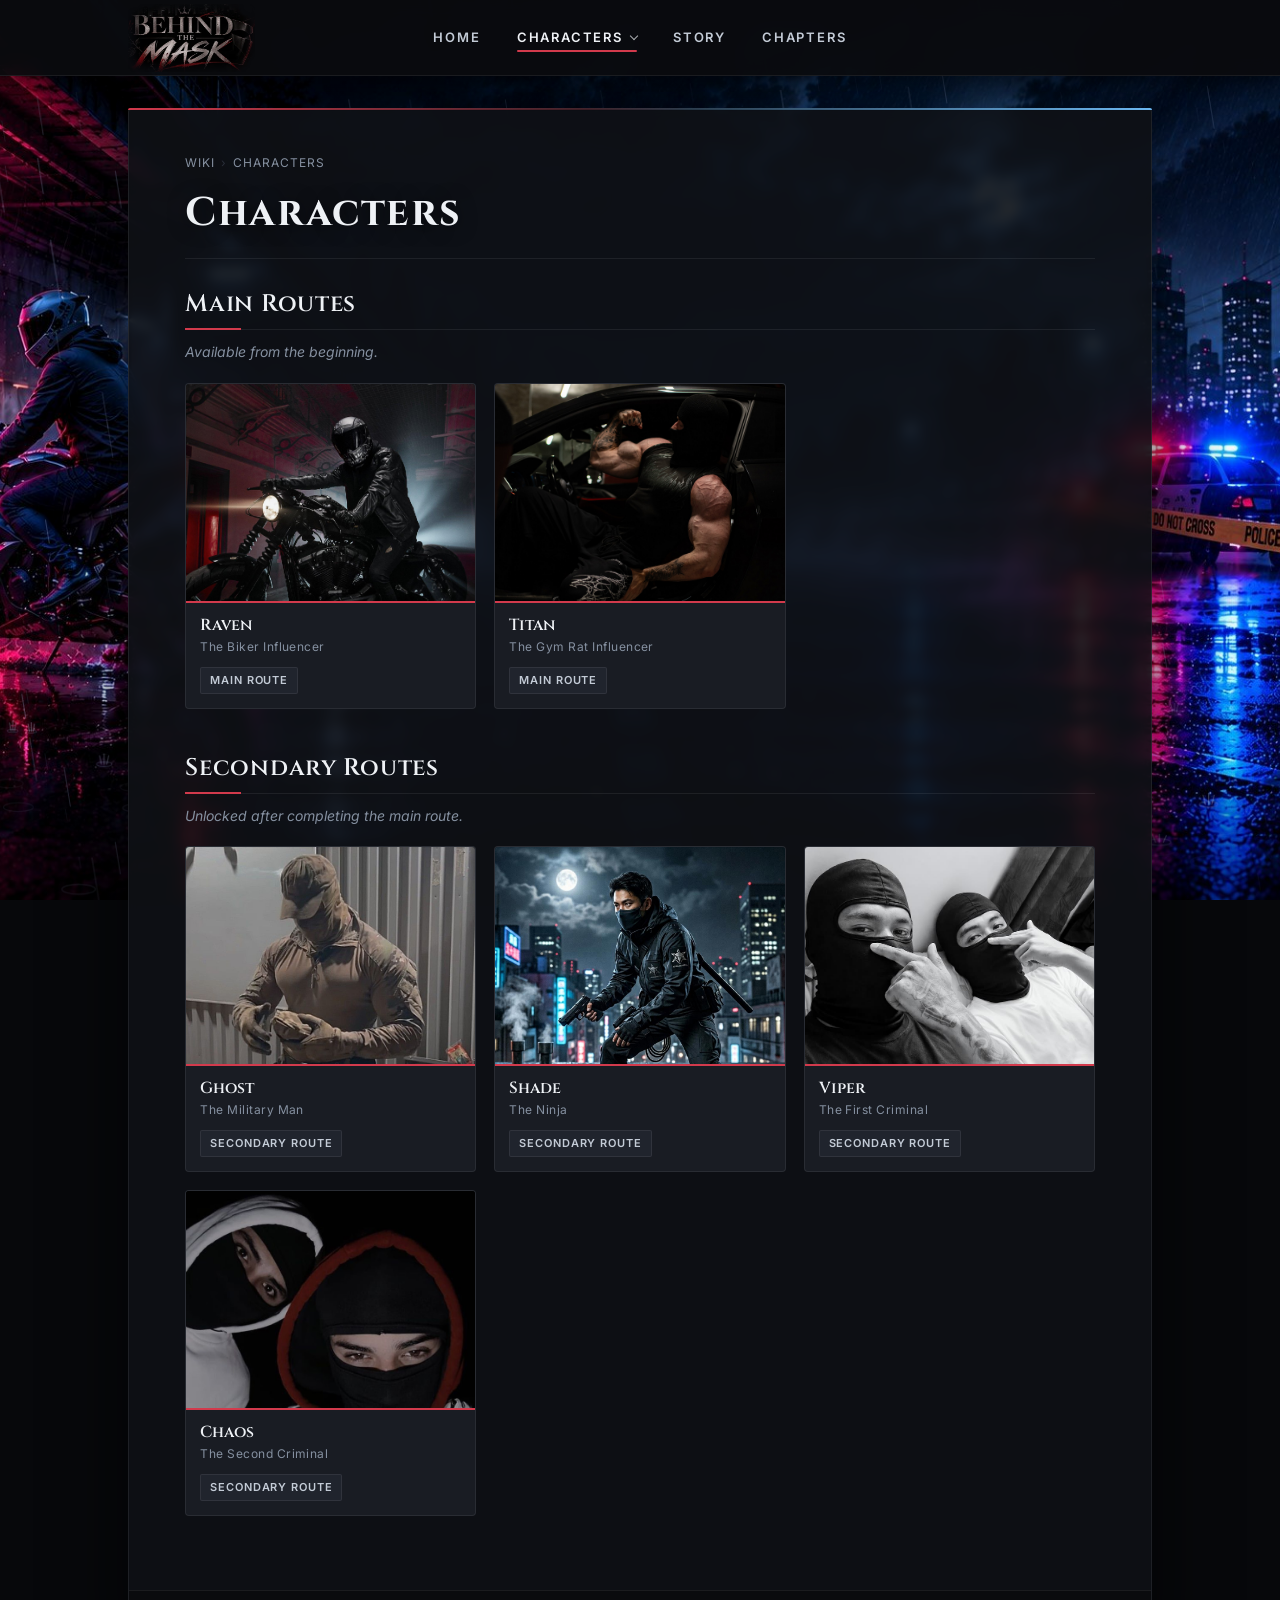
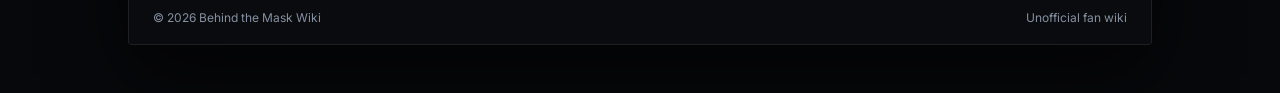
==== characters.html @ 9ae068f0 "add website files" ====
<!DOCTYPE html>
<html lang="en">
<head>
  <meta charset="utf-8">
  <meta name="viewport" content="width=device-width, initial-scale=1">
  <title>Characters — Behind the Mask Wiki</title>
  <meta name="description" content="Characters of Behind the Mask.">
  <link rel="icon" href="assets/img/logo-nav.webp">
  <link rel="preconnect" href="https://fonts.googleapis.com">
  <link rel="preconnect" href="https://fonts.gstatic.com" crossorigin>
  <link href="https://fonts.googleapis.com/css2?family=Cinzel:wght@500;600;700&family=Inter:wght@400;500;600;700&display=swap" rel="stylesheet">
  <link rel="stylesheet" href="assets/css/wiki.css">
</head>
<body data-page="characters">

  <!-- Background, top bar and footer are added by assets/js/site.js -->
  <div class="wiki-shell">
    <div class="wiki-panel">
      <main class="wiki-content" id="main">
        <header class="page-head">
          <ol class="breadcrumb">
            <li><a href="index.html">Wiki</a></li>
            <li>Characters</li>
          </ol>
          <h1>Characters</h1>
        </header>

        <section>
          <h2>Main Routes</h2>
          <p class="section-note">Available from the beginning.</p>
          <!-- Character buttons are built from the SITE.characters list in assets/js/site.js -->
          <div class="grid" style="--min: 260px" data-char-grid="main"></div>
        </section>

        <section>
          <h2>Secondary Routes</h2>
          <p class="section-note">Unlocked after completing the main route.</p>
          <div class="grid" style="--min: 260px" data-char-grid="other"></div>
        </section>

      </main>
    </div>
  </div>

  <script src="assets/js/site.js"></script>
  <script src="assets/js/rain.js"></script>
</body>
</html>
---- assets/css/wiki.css ----
/* ==========================================================================
   Behind the Mask — Wiki stylesheet
   --------------------------------------------------------------------------
   1. Theme tokens (edit colours / sizes here)
   2. Base
   3. Background (artwork + rain canvas)
   4. Top navigation bar
   5. Layout shell (central panel)
   6. Typography inside the content
   7. Components (cards, infobox, character cards, tables, collapsibles…)
   8. Footer
   9. Responsive
   ========================================================================== */

/* 1. THEME TOKENS ---------------------------------------------------------- */
:root {
  /* Surfaces — charcoal / black, Steam-like */
  --c-black:        #07080b;
  --c-bar:          rgba(10, 11, 15, 0.92);     /* top navigation bar          */
  --c-panel:        rgba(15, 17, 22, 0.90);     /* central panel (90% opaque)  */
  --c-surface:      #191c23;                    /* cards                        */
  --c-surface-2:    #20242d;                    /* raised / hover               */
  --c-surface-3:    #2a2f3a;
  --c-border:       rgba(255, 255, 255, 0.07);
  --c-border-hi:    rgba(255, 255, 255, 0.14);

  /* Text */
  --c-text:         #c3cbd6;
  --c-text-strong:  #eef1f5;
  --c-muted:        #8590a0;

  /* Accents — rose from the logo, neon blue from the artwork */
  --c-accent:       #d23a4c;
  --c-accent-soft:  rgba(210, 58, 76, 0.16);
  --c-link:         #6cb8f2;
  --c-link-hover:   #a6d6ff;

  /* Type */
  --f-display: "Cinzel", "Trajan Pro", Georgia, serif;
  --f-body:    "Inter", "Segoe UI", system-ui, -apple-system, Roboto, Arial, sans-serif;

  /* Layout
     The artwork is 1672×941 and always covers the screen, so its rendered
     width is max(100vw, 100vh × 1.777). The open area between the characters
     is ~48% of that width — the panel is sized to fit inside it. */
  --art-width:     max(100vw, calc(100vh * 1672 / 941));
  --wiki-width:    min(94vw, clamp(860px, calc(var(--art-width) * 0.64), 1440px));
  --header-h:      76px;
  --radius:        4px;
  --gap:           28px;
  --ease:          cubic-bezier(.2, .7, .2, 1);
}

/* 2. BASE ------------------------------------------------------------------ */
*, *::before, *::after { box-sizing: border-box; }

html { scroll-behavior: smooth; scroll-padding-top: calc(var(--header-h) + 20px); }
@media (prefers-reduced-motion: reduce) { html { scroll-behavior: auto; } }

body {
  margin: 0;
  min-height: 100vh;
  background: var(--c-black);
  color: var(--c-text);
  font: 400 17px/1.75 var(--f-body);
  -webkit-font-smoothing: antialiased;
  text-rendering: optimizeLegibility;
}

img { max-width: 100%; height: auto; display: block; }

a { color: var(--c-link); text-decoration: none; transition: color .2s var(--ease); }
a:hover { color: var(--c-link-hover); }

:focus-visible { outline: 2px solid var(--c-link); outline-offset: 2px; border-radius: 2px; }

::selection { background: var(--c-accent); color: #fff; }

.skip-link {
  position: fixed; top: 8px; left: 8px; z-index: 100;
  padding: 8px 14px; background: var(--c-surface-2); color: var(--c-text-strong);
  transform: translateY(-200%); transition: transform .2s;
}
.skip-link:focus { transform: none; }

/* 3. BACKGROUND ------------------------------------------------------------ */
.wiki-bg { position: fixed; inset: 0; z-index: 0; overflow: hidden; pointer-events: none; }

/* the stage keeps the artwork's 1672:941 shape and always covers the window */
.wiki-bg__stage {
  position: absolute; left: 50%; top: 50%;
  width: var(--art-width);
  aspect-ratio: 1672 / 941;
  transform: translate(-50%, -50%);
}
.wiki-bg__stage img,
.wiki-bg__stage canvas { position: absolute; inset: 0; width: 100%; height: 100%; }

/* soft darkening at the very top/bottom so the bar and footer sit nicely */
.wiki-bg::after {
  content: ""; position: absolute; inset: 0;
  background: linear-gradient(to bottom, rgba(0,0,0,.35) 0, transparent 18%, transparent 85%, rgba(0,0,0,.45) 100%);
}

/* 4. TOP NAVIGATION BAR ---------------------------------------------------- */
.site-header {
  position: sticky; top: 0; z-index: 50;
  height: var(--header-h);
  background: var(--c-bar);
  border-bottom: 1px solid var(--c-border);
  box-shadow: 0 6px 24px rgba(0, 0, 0, .45);
  -webkit-backdrop-filter: blur(10px);
  backdrop-filter: blur(10px);
}
/* three columns: logo | centered menu | empty spacer (keeps the menu truly centered) */
.site-header__inner {
  width: var(--wiki-width); height: 100%; margin: 0 auto;
  display: grid; grid-template-columns: 1fr auto 1fr; grid-template-rows: 100%; align-items: center; gap: 24px;
}
.site-header__inner > .site-logo { justify-self: start; }
.site-header__inner > .site-nav  { justify-self: center; }
.site-header__inner > .nav-toggle { justify-self: end; grid-column: 3; grid-row: 1; }

.site-logo { display: flex; align-items: center; height: 100%; padding: 4px 0; flex-shrink: 0; }
.site-logo img {
  height: calc(var(--header-h) - 8px); width: auto;
  filter: drop-shadow(0 0 0 transparent);
  transition: transform .3s var(--ease), filter .3s var(--ease);
}
.site-logo:hover img { transform: scale(1.04); filter: drop-shadow(0 0 10px rgba(210, 58, 76, .45)); }

.site-nav ul { display: flex; gap: 4px; margin: 0; padding: 0; list-style: none; }
.site-nav a {
  position: relative; display: block;
  padding: 10px 16px;
  color: var(--c-text);
  font: 600 13px/1 var(--f-body);
  letter-spacing: .14em; text-transform: uppercase;
  border-radius: var(--radius);
  transition: color .2s var(--ease), background .2s var(--ease);
}
.site-nav a::after {
  content: ""; position: absolute; left: 16px; right: 16px; bottom: 2px; height: 2px;
  background: var(--c-accent); border-radius: 2px;
  transform: scaleX(0); transition: transform .25s var(--ease);
}
.site-nav a:hover { color: var(--c-text-strong); background: rgba(255,255,255,.04); }
.site-nav a:hover::after { transform: scaleX(.5); }
.site-nav a[aria-current="page"] { color: var(--c-text-strong); }
.site-nav a[aria-current="page"]::after { transform: scaleX(1); }

/* Characters dropdown in the top menu */
.site-nav li { position: relative; }
.nav-caret {
  display: inline-block; width: 6px; height: 6px; margin: 0 0 3px 8px;
  border-right: 1.5px solid currentColor; border-bottom: 1.5px solid currentColor;
  transform: rotate(45deg); opacity: .7; transition: transform .25s var(--ease);
}
.has-sub:hover .nav-caret, .has-sub:focus-within .nav-caret { transform: rotate(225deg) translate(-2px, -2px); }
.site-subnav {
  position: absolute; top: calc(100% + 14px); left: 50%; z-index: 60;
  min-width: 280px; padding: 8px 0;
  background: rgba(12, 13, 17, .98);
  border: 1px solid var(--c-border-hi); border-top: 2px solid var(--c-accent); border-radius: 0 0 var(--radius) var(--radius);
  box-shadow: 0 18px 40px rgba(0, 0, 0, .6);
  opacity: 0; visibility: hidden; transform: translate(-50%, 8px);
  transition: opacity .2s var(--ease), transform .2s var(--ease), visibility 0s .2s;
}
.site-subnav::before { content: ""; position: absolute; left: 0; right: 0; top: -18px; height: 18px; } /* hover bridge */
.has-sub:hover .site-subnav,
.has-sub:focus-within .site-subnav {
  opacity: 1; visibility: visible; transform: translate(-50%, 0);
  transition: opacity .2s var(--ease), transform .2s var(--ease);
}
.site-subnav__title {
  margin: 8px 0 4px; padding: 0 18px;
  font: 700 10px/1.3 var(--f-body); letter-spacing: .18em; text-transform: uppercase; color: var(--c-muted);
}
.site-nav .site-subnav ul { display: block; padding: 0; }
.site-nav .site-subnav a {
  display: flex; justify-content: space-between; align-items: baseline; gap: 16px;
  padding: 8px 18px; border-radius: 0; border-left: 2px solid transparent;
  font: 600 14px/1.3 var(--f-body); letter-spacing: .02em; text-transform: none; color: var(--c-text-strong);
}
.site-nav .site-subnav a span { font-weight: 400; font-size: 12px; color: var(--c-muted); white-space: nowrap; }
.site-nav .site-subnav a::after { display: none; }
.site-nav .site-subnav a:hover { background: rgba(255,255,255,.05); border-left-color: var(--c-border-hi); }
.site-nav .site-subnav a[aria-current="page"] { border-left-color: var(--c-accent); background: var(--c-accent-soft); }
.site-nav .site-subnav .site-subnav__all {
  margin-top: 8px; padding-top: 10px; border-top: 1px solid var(--c-border);
  font-size: 12px; letter-spacing: .1em; text-transform: uppercase; color: var(--c-muted);
}

.nav-toggle {
  display: none;
  width: 42px; height: 42px; padding: 0;
  background: transparent; border: 1px solid var(--c-border-hi); border-radius: var(--radius);
  color: var(--c-text-strong); cursor: pointer;
}
.nav-toggle span, .nav-toggle span::before, .nav-toggle span::after {
  display: block; width: 18px; height: 2px; margin: 0 auto; background: currentColor;
  position: relative; transition: transform .25s var(--ease), background .2s;
}
.nav-toggle span::before, .nav-toggle span::after { content: ""; position: absolute; left: 0; }
.nav-toggle span::before { top: -6px; }
.nav-toggle span::after  { top:  6px; }
.nav-toggle[aria-expanded="true"] span { background: transparent; }
.nav-toggle[aria-expanded="true"] span::before { transform: translateY(6px) rotate(45deg); }
.nav-toggle[aria-expanded="true"] span::after  { transform: translateY(-6px) rotate(-45deg); }

/* 5. LAYOUT SHELL ---------------------------------------------------------- */
.wiki-shell {
  position: relative; z-index: 1;
  width: var(--wiki-width);
  margin: 32px auto 48px;
}

/* THE central panel — only the background is translucent, never the content */
.wiki-panel {
  position: relative;
  display: flex; flex-direction: column;
  min-height: calc(100vh - var(--header-h) - 80px);
  background: var(--c-panel);
  -webkit-backdrop-filter: blur(6px) saturate(115%);
  backdrop-filter: blur(6px) saturate(115%);
  border: 1px solid var(--c-border);
  border-radius: var(--radius);
  box-shadow: 0 30px 80px rgba(0, 0, 0, .65), inset 0 1px 0 rgba(255,255,255,.03);
}
/* thin neon accent along the top edge */
.wiki-panel::before {
  content: ""; position: absolute; left: -1px; right: -1px; top: -1px; height: 2px;
  border-radius: var(--radius) var(--radius) 0 0;
  background: linear-gradient(90deg, var(--c-accent), rgba(210,58,76,.2) 45%, rgba(108,184,242,.2) 55%, var(--c-link));
}

/* Main content column */
.wiki-content { flex: 1; min-width: 0; padding: 40px 56px 52px; }

/* 6. TYPOGRAPHY ------------------------------------------------------------ */
.breadcrumb {
  display: flex; flex-wrap: wrap; gap: 6px; margin: 0 0 10px; padding: 0; list-style: none;
  font-size: 12px; letter-spacing: .08em; text-transform: uppercase; color: var(--c-muted);
}
.breadcrumb li + li::before { content: "›"; margin-right: 6px; color: var(--c-surface-3); }
.wiki-content .breadcrumb, .wiki-content .chapter-list { padding-left: 0; max-width: none; }
.breadcrumb li { margin: 0; }
.wiki-content .breadcrumb a { color: var(--c-muted); border-bottom: 0; }
.wiki-content .breadcrumb a:hover { color: var(--c-text-strong); }

.page-head { margin-bottom: 30px; padding-bottom: 22px; border-bottom: 1px solid var(--c-border); }
.page-head__subtitle { margin: 8px 0 0; color: var(--c-muted); font-size: 15px; }

.wiki-content h1,
.wiki-content h2,
.wiki-content h3,
.wiki-content h4 { color: var(--c-text-strong); line-height: 1.25; margin: 0; }

.wiki-content h1 {
  font: 700 clamp(28px, 3.2vw, 40px)/1.15 var(--f-display);
  letter-spacing: .04em;
  text-shadow: 0 2px 18px rgba(0,0,0,.6);
}
.wiki-content h2 {
  position: relative;
  margin: 44px 0 18px; padding-bottom: 10px;
  font: 600 24px/1.25 var(--f-display); letter-spacing: .03em;
  border-bottom: 1px solid var(--c-border);
}
.wiki-content h2::after {             /* short accent under section headings */
  content: ""; position: absolute; left: 0; bottom: -1px; width: 56px; height: 2px; background: var(--c-accent);
}
.wiki-content h3 { margin: 30px 0 10px; font: 600 18px/1.3 var(--f-body); letter-spacing: .01em; }
.wiki-content h4 {
  margin: 22px 0 8px; font: 700 12px/1.3 var(--f-body);
  letter-spacing: .16em; text-transform: uppercase; color: var(--c-link);
}
.wiki-content > section:first-of-type > h2:first-child,
.page-head + h2 { margin-top: 0; }

.wiki-content p  { margin: 0 0 1.1em; max-width: 85ch; }
.wiki-content ul,
.wiki-content ol { margin: 0 0 1.2em; padding-left: 1.4em; max-width: 85ch; }
.wiki-content li { margin: .25em 0; }
.wiki-content li::marker { color: var(--c-accent); }
.wiki-content strong { color: var(--c-text-strong); font-weight: 600; }
.wiki-content p a, .wiki-content li a { border-bottom: 1px solid rgba(108,184,242,.3); }
.wiki-content p a:hover, .wiki-content li a:hover { border-bottom-color: currentColor; }

.wiki-content blockquote {
  margin: 1.4em 0; padding: 14px 20px;
  border-left: 3px solid var(--c-accent);
  background: rgba(255,255,255,.025);
  font-style: italic; color: var(--c-text-strong);
}
.wiki-content hr, .divider {
  height: 1px; margin: 36px 0; border: 0;
  background: linear-gradient(90deg, transparent, var(--c-border-hi) 20%, var(--c-border-hi) 80%, transparent);
}

/* 7. COMPONENTS ------------------------------------------------------------ */

/* Card — generic boxed section */
.card {
  margin: 0 0 22px; padding: 22px 24px;
  background: var(--c-surface);
  border: 1px solid var(--c-border);
  border-radius: var(--radius);
  box-shadow: 0 4px 16px rgba(0,0,0,.25);
}
.card__title {
  margin: -22px -24px 18px; padding: 12px 24px;
  font: 700 12px/1.3 var(--f-body); letter-spacing: .16em; text-transform: uppercase;
  color: var(--c-text-strong);
  background: linear-gradient(90deg, rgba(255,255,255,.05), transparent);
  border-bottom: 1px solid var(--c-border);
}
.card > :last-child { margin-bottom: 0; }

/* Short muted line directly under a section heading */
.wiki-content h2 + .section-note {
  margin: -8px 0 18px; font-size: 14px; font-style: italic; color: var(--c-muted);
}

/* Grid helper */
.grid { display: grid; gap: 18px; grid-template-columns: repeat(auto-fill, minmax(var(--min, 220px), 1fr)); margin-bottom: 22px; }
.grid--overview { grid-template-columns: minmax(0, 1fr) minmax(0, 1.6fr); }
@media (max-width: 760px) { .grid--overview { grid-template-columns: minmax(0, 1fr); } }

/* Hero (home page logo banner) */
.hero {
  position: relative; margin: -40px -56px 32px; padding: 34px 56px 28px;
  border-bottom: 1px solid var(--c-border);
  background: radial-gradient(ellipse at 50% 60%, rgba(210,58,76,.14), transparent 65%);
  text-align: center; overflow: hidden;
}
.hero img {
  width: min(560px, 100%); margin: 0 auto;
  /* fade the logo's dark backdrop into the panel */
  -webkit-mask-image: radial-gradient(ellipse 50% 50% at 50% 50%, #000 62%, transparent 100%);
  mask-image: radial-gradient(ellipse 50% 50% at 50% 50%, #000 62%, transparent 100%);
}

/* Empty state — shown while a page has no content yet */
.empty-state {
  display: grid; place-items: center; gap: 6px;
  min-height: 220px; padding: 40px 24px;
  border: 1px dashed var(--c-border-hi); border-radius: var(--radius);
  background: rgba(255,255,255,.015);
  color: var(--c-muted); text-align: center; font-size: 14px;
}
.empty-state__icon { font-size: 26px; opacity: .5; line-height: 1; }

/* Infobox — character / item profile box, floats right on wide screens */
.infobox {
  float: right; width: 320px; margin: 0 0 22px 28px;
  background: var(--c-surface); border: 1px solid var(--c-border); border-radius: var(--radius);
  overflow: hidden; box-shadow: 0 8px 26px rgba(0,0,0,.35);
}
.infobox__title {
  padding: 12px 16px; text-align: center;
  font: 600 18px/1.3 var(--f-display); color: var(--c-text-strong);
  background: linear-gradient(180deg, var(--c-surface-3), var(--c-surface-2));
  border-bottom: 2px solid var(--c-accent);
}
.infobox__image { aspect-ratio: 3 / 4; background: #0d0f13 center / cover no-repeat; }
.infobox__image img { width: 100%; height: 100%; object-fit: cover; }
.infobox__caption { padding: 8px 14px; font-size: 12px; color: var(--c-muted); text-align: center; border-bottom: 1px solid var(--c-border); }
.infobox table { width: 100%; border-collapse: collapse; font-size: 14px; }
.infobox th, .infobox td { padding: 9px 14px; vertical-align: top; border-bottom: 1px solid var(--c-border); text-align: left; }
.infobox tr:last-child th, .infobox tr:last-child td { border-bottom: 0; }
.infobox th { width: 40%; color: var(--c-muted); font-weight: 600; font-size: 12px; letter-spacing: .06em; text-transform: uppercase; }
.infobox td { color: var(--c-text-strong); }
/* bullet list inside an info-box cell (e.g. a long personality list) */
.wiki-content .infobox__list { margin: 0; padding-left: 1.05em; max-width: none; }
.wiki-content .infobox__list li { margin: 0 0 .3em; line-height: 1.45; }
.wiki-content .infobox__list li:last-child { margin-bottom: 0; }
.infobox__section {
  padding: 7px 14px; font: 700 11px/1 var(--f-body); letter-spacing: .16em; text-transform: uppercase;
  color: var(--c-link); background: rgba(108,184,242,.06);
}
.clearfix::after { content: ""; display: table; clear: both; }

/* Character cards (grid of profiles) */
.char-card {
  position: relative; display: block; overflow: hidden;
  background: var(--c-surface); border: 1px solid var(--c-border); border-radius: var(--radius);
  color: var(--c-text);
  transition: transform .3s var(--ease), box-shadow .3s var(--ease), border-color .3s var(--ease);
}
.char-card:hover {
  transform: translateY(-3px);
  border-color: var(--c-border-hi);
  box-shadow: 0 14px 34px rgba(0,0,0,.5), 0 0 0 1px rgba(210,58,76,.25);
  color: var(--c-text);
}
.char-card__image { aspect-ratio: 4 / 3; background: #0a0b0e; overflow: hidden; }
.char-card__image img { width: 100%; height: 100%; object-fit: cover; transition: transform .5s var(--ease); }
.char-card:hover .char-card__image img { transform: scale(1.05); }
.char-card__body { padding: 12px 14px 14px; border-top: 2px solid var(--c-accent); }
.char-card__name { margin: 0; font: 600 16px/1.3 var(--f-display); color: var(--c-text-strong); }
.char-card__meta { margin: 4px 0 0; font-size: 12px; color: var(--c-muted); letter-spacing: .04em; }
.char-card .tag { margin: 10px 0 0; }
.wiki-content .char-card p { margin-bottom: 0; }

/* ---------- Character pages ---------- */

/* "‹ All characters" button at the top of each character page */
.wiki-content .back-btn {
  display: inline-block; margin: 0 0 28px; padding: 8px 18px;
  font: 600 12px/1 var(--f-body); letter-spacing: .14em; text-transform: uppercase;
  color: var(--c-muted); background: transparent;
  border: 1px solid var(--c-border-hi); border-radius: 2px;
  transition: color .2s var(--ease), background .2s var(--ease), border-color .2s var(--ease);
}
.wiki-content .back-btn::before { content: "‹ "; }
.wiki-content .back-btn:hover { color: var(--c-text-strong); background: var(--c-surface-2); border-color: rgba(255,255,255,.25); }

/* Two columns: article on the left, profile box on the right */
.char-layout {
  display: grid; grid-template-columns: minmax(0, 1fr) 340px; gap: 40px; align-items: start;
}
.char-layout__main > h2:first-child { margin-top: 0; }
.char-layout .infobox { float: none; width: auto; margin: 0; grid-column: 2; grid-row: 1; }
.char-layout__main { grid-column: 1; grid-row: 1; }

.infobox__subtitle {
  padding: 8px 14px; text-align: center; font-size: 12px; letter-spacing: .12em; text-transform: uppercase;
  color: var(--c-muted); background: var(--c-surface-2); border-bottom: 1px solid var(--c-border);
}

/* Picture gallery — same 4:3 frame for every character */
.gallery {
  position: relative; aspect-ratio: 4 / 3; overflow: hidden;
  background: #0a0b0e; border-bottom: 1px solid var(--c-border);
}
.gallery:focus-visible { outline-offset: -2px; }
.gallery__slide {
  position: absolute; inset: 0; width: 100%; height: 100%;
  object-fit: cover; object-position: center;
  opacity: 0; transition: opacity .45s var(--ease);
}
.gallery__slide.is-active { opacity: 1; }
.gallery__btn {
  position: absolute; top: 50%; z-index: 2; width: 36px; height: 36px; margin-top: -18px;
  display: grid; place-items: center; padding: 0 0 3px;
  font: 400 26px/1 var(--f-body); color: #fff; cursor: pointer;
  background: rgba(0, 0, 0, .55); border: 1px solid rgba(255,255,255,.18); border-radius: 50%;
  -webkit-backdrop-filter: blur(4px); backdrop-filter: blur(4px);
  opacity: .8; transition: opacity .2s, background .2s, border-color .2s, transform .2s;
}
.gallery__btn--prev { left: 10px; }
.gallery__btn--next { right: 10px; }
.gallery:hover .gallery__btn { opacity: 1; }
.gallery__btn:hover { background: var(--c-accent); border-color: var(--c-accent); transform: scale(1.06); }
.gallery__count {
  position: absolute; top: 10px; right: 10px; z-index: 2; padding: 3px 8px;
  font-size: 11px; letter-spacing: .08em; color: #fff; background: rgba(0,0,0,.55); border-radius: 2px;
}
.gallery__dots { position: absolute; left: 0; right: 0; bottom: 10px; z-index: 2; display: flex; justify-content: center; gap: 6px; }
.gallery__dots button {
  width: 8px; height: 8px; padding: 0; border: 0; border-radius: 50%; cursor: pointer;
  background: rgba(255,255,255,.35); transition: background .2s, transform .2s;
}
.gallery__dots button[aria-current="true"] { background: var(--c-accent); transform: scale(1.25); }

/* Possible endings list */
.endings { list-style: none; padding: 0 !important; }
.endings li { margin: 0 0 .7em; }
.endings li { display: grid; grid-template-columns: 8.4em 1fr; gap: 8px; }
.endings strong { white-space: nowrap; }
@media (max-width: 640px) { .endings li { display: block; } .endings strong { margin-right: 6px; } }

/* Image placeholder (until real art is added) */
.img-placeholder {
  display: grid; place-items: center; width: 100%; height: 100%; min-height: 120px;
  color: var(--c-surface-3); font-size: 12px; letter-spacing: .14em; text-transform: uppercase;
  background: repeating-linear-gradient(135deg, #12141a 0 10px, #15181e 10px 20px);
}

/* Figure */
.figure { margin: 0 0 22px; }
.figure img { width: 100%; border-radius: var(--radius); border: 1px solid var(--c-border); }
.figure figcaption { margin-top: 8px; font-size: 13px; color: var(--c-muted); }
.figure--right { float: right; width: 280px; margin-left: 24px; }

/* Tables */
.table-wrap { overflow-x: auto; margin: 0 0 22px; border: 1px solid var(--c-border); border-radius: var(--radius); }
.wiki-table { width: 100%; border-collapse: collapse; font-size: 15px; background: var(--c-surface); }
.wiki-table th, .wiki-table td { padding: 11px 16px; text-align: left; border-bottom: 1px solid var(--c-border); }
.wiki-table thead th {
  font-size: 11px; font-weight: 700; letter-spacing: .14em; text-transform: uppercase;
  color: var(--c-muted); background: var(--c-surface-2); border-bottom: 1px solid var(--c-border-hi);
}
.wiki-table tbody tr { transition: background .15s; }
.wiki-table tbody tr:nth-child(even) { background: rgba(255,255,255,.015); }
.wiki-table tbody tr:hover { background: rgba(108,184,242,.06); }
.wiki-table tbody tr:last-child td { border-bottom: 0; }

/* Expandable sections — <details class="collapsible"> */
.collapsible {
  margin: 0 0 12px;
  background: var(--c-surface); border: 1px solid var(--c-border); border-radius: var(--radius);
  transition: border-color .2s;
}
.collapsible[open] { border-color: var(--c-border-hi); }
.collapsible > summary {
  display: flex; align-items: center; gap: 12px;
  padding: 14px 18px; cursor: pointer; list-style: none; user-select: none;
  font-weight: 600; color: var(--c-text-strong);
  transition: background .2s;
}
.collapsible > summary::-webkit-details-marker { display: none; }
.collapsible > summary::before {
  content: ""; width: 8px; height: 8px; flex-shrink: 0;
  border-right: 2px solid var(--c-accent); border-bottom: 2px solid var(--c-accent);
  transform: rotate(-45deg); transition: transform .25s var(--ease);
}
.collapsible[open] > summary::before { transform: rotate(45deg); }
.collapsible > summary:hover { background: rgba(255,255,255,.03); }
.collapsible__body { padding: 4px 18px 16px 38px; }
.collapsible__body > :last-child { margin-bottom: 0; }
.collapsible--spoiler > summary::after {
  content: "Spoiler"; margin-left: auto; padding: 3px 8px; border-radius: 2px;
  font-size: 10px; letter-spacing: .14em; text-transform: uppercase;
  color: var(--c-accent); background: var(--c-accent-soft);
}

/* Chapter list */
.chapter-list { display: grid; gap: 10px; margin: 0 0 22px; padding: 0; list-style: none; counter-reset: ch; }
.chapter-list a {
  display: grid; grid-template-columns: 54px 1fr auto; align-items: center; gap: 16px;
  padding: 14px 18px;
  background: var(--c-surface); border: 1px solid var(--c-border); border-radius: var(--radius);
  color: var(--c-text);
  transition: background .2s var(--ease), border-color .2s var(--ease), transform .2s var(--ease);
}
.chapter-list a:hover { background: var(--c-surface-2); border-color: var(--c-border-hi); transform: translateX(3px); color: var(--c-text); }
.chapter-list__num { font: 700 22px/1 var(--f-display); color: var(--c-accent); text-align: center; }
.chapter-list__title { display: block; color: var(--c-text-strong); font-weight: 600; }
.chapter-list__desc { display: block; font-size: 13px; color: var(--c-muted); }
.chapter-list__arrow { color: var(--c-muted); transition: color .2s, transform .2s; }
.chapter-list a:hover .chapter-list__arrow { color: var(--c-link); transform: translateX(3px); }

/* Chapter overview (chapters.html) — numbered entries separated by thin lines */
.wiki-content .chapter-index { list-style: none; margin: 0; padding: 0; max-width: none; }
.wiki-content .chapter-index > li {
  display: grid; grid-template-columns: 56px minmax(0, 1fr); gap: 18px; align-items: baseline;
  margin: 0; padding: 22px 0; border-bottom: 1px solid var(--c-border);
}
.wiki-content .chapter-index > li:first-child { padding-top: 4px; }
.wiki-content .chapter-index > li:last-child { border-bottom: 0; }
.chapter-index__num { font: 700 28px/1 var(--f-display); color: var(--c-accent); text-align: center; }
.wiki-content .chapter-index__title { margin: 0 0 6px; font: 600 20px/1.3 var(--f-display); letter-spacing: .02em; }
.chapter-index__title span { color: var(--c-muted); font-weight: 500; }
.wiki-content .chapter-index p { margin: 0; }
@media (max-width: 640px) {
  .wiki-content .chapter-index > li { grid-template-columns: 36px minmax(0, 1fr); gap: 12px; }
  .chapter-index__num { font-size: 22px; }
}

/* Story text (story.html) */
.story__text { max-width: 78ch; }
.wiki-content .story__text h3 {
  margin: 44px 0 16px; padding-top: 22px; border-top: 1px solid var(--c-border);
  font: 600 19px/1.3 var(--f-display); letter-spacing: .04em; color: var(--c-text-strong);
}
.wiki-content .story__text h3:first-child { margin-top: 8px; padding-top: 0; border-top: 0; }
/* phone notifications, e.g. "RAVEN is LIVE" */
.wiki-content .story-notif {
  display: table; margin: 1.2em 0; padding: 7px 14px;
  font: 600 13px/1.3 var(--f-body); letter-spacing: .04em; color: var(--c-text-strong);
  background: rgba(255,255,255,.05); border: 1px solid var(--c-border-hi); border-radius: 999px;
}
/* live comments, chat messages, news headlines */
.story-comments, .story-chat, .story-headlines { margin: 0 0 1.2em; padding-left: 16px; border-left: 2px solid var(--c-border-hi); }
.wiki-content .story-comments p,
.wiki-content .story-chat p,
.wiki-content .story-headlines p { margin: 0 0 .35em; }
.wiki-content .story-comments p { font-size: 15px; font-style: italic; color: var(--c-muted); }
.story-chat { border-left-color: var(--c-link); }
.wiki-content .story-headlines { padding-left: 0; border-left: 0; }
.wiki-content .story-headlines p { font-weight: 600; color: var(--c-text-strong); letter-spacing: .01em; }
/* scene cuts and the final line */
.wiki-content .story-cut {
  margin: 2.2em 0; text-align: center; max-width: none;
  font: 700 12px/1 var(--f-body); letter-spacing: .3em; color: var(--c-muted);
}
.wiki-content .story-final {
  margin: 1.6em 0; font: 600 22px/1.4 var(--f-display); color: var(--c-text-strong); letter-spacing: .02em;
}

/* Callouts / notes */
.callout {
  margin: 0 0 22px; padding: 14px 18px 14px 16px;
  border: 1px solid var(--c-border); border-left: 3px solid var(--c-link); border-radius: var(--radius);
  background: rgba(108,184,242,.06); font-size: 15px;
}
.callout--warning { border-left-color: var(--c-accent); background: var(--c-accent-soft); }
.callout__title { display: block; margin-bottom: 4px; font: 700 11px/1.3 var(--f-body); letter-spacing: .16em; text-transform: uppercase; color: var(--c-text-strong); }
.callout > :last-child { margin-bottom: 0; }

/* Tags / badges */
.tag {
  display: inline-block; padding: 3px 9px; margin: 0 4px 4px 0;
  font-size: 11px; font-weight: 600; letter-spacing: .08em; text-transform: uppercase;
  color: var(--c-text); background: var(--c-surface-2); border: 1px solid var(--c-border); border-radius: 2px;
}
.tag--accent { color: #fff; background: var(--c-accent); border-color: transparent; }
.tag--blue   { color: #0b1824; background: var(--c-link); border-color: transparent; }

/* Buttons (Steam-ish gradient) */
.btn {
  display: inline-flex; align-items: center; gap: 8px;
  padding: 9px 18px; border: 0; border-radius: 2px; cursor: pointer;
  font: 600 13px/1 var(--f-body); letter-spacing: .06em;
  color: #fff; background: linear-gradient(90deg, #b42f40, #d23a4c);
  box-shadow: 0 2px 10px rgba(210,58,76,.25);
  transition: filter .2s, transform .2s;
}
.btn:hover { color: #fff; filter: brightness(1.15); transform: translateY(-1px); }
.btn--ghost { background: rgba(255,255,255,.06); box-shadow: none; color: var(--c-text-strong); border: 1px solid var(--c-border-hi); }
.btn--ghost:hover { background: rgba(255,255,255,.1); color: var(--c-text-strong); }

/* Story / premise text helpers */
.wiki-content .lead { font-size: 1.12em; color: var(--c-text-strong); }
.tag-list { margin: 0; }
.wiki-content .text-medium { font-weight: 500; color: var(--c-text-strong); }
/* Prev / next page links at the bottom of an article */
.pager { display: flex; justify-content: space-between; gap: 12px; margin-top: 40px; padding-top: 22px; border-top: 1px solid var(--c-border); }

/* 8. FOOTER ---------------------------------------------------------------- */
.site-footer {
  display: flex; flex-wrap: wrap; justify-content: space-between; gap: 8px 24px;
  padding: 16px 24px;
  border-top: 1px solid var(--c-border);
  background: rgba(0,0,0,.25);
  font-size: 12px; color: var(--c-muted);
}
.site-footer a { color: var(--c-muted); }
.site-footer a:hover { color: var(--c-text-strong); }

/* 9. RESPONSIVE ------------------------------------------------------------ */

/* Character pages: profile box moves above the article */
@media (max-width: 1000px) {
  .char-layout { grid-template-columns: minmax(0, 1fr); gap: 28px; }
  .char-layout .infobox { grid-column: 1; grid-row: 1; width: 100%; max-width: 420px; margin: 0 auto; }
  .char-layout__main { grid-row: 2; }
}

/* Tablets and phones */
@media (max-width: 860px) {
  :root { --header-h: 62px; --wiki-width: calc(100vw - 24px); }
  .wiki-shell { margin: 12px auto 24px; }
  .wiki-content { padding: 26px 22px 34px; }
  .hero { margin: -26px -22px 26px; padding: 24px 22px 20px; }

  .site-header__inner { display: flex; justify-content: space-between; }
  .site-header__inner > .site-nav { justify-self: stretch; }
  .nav-toggle { display: grid; place-items: center; }
  .site-nav {
    position: absolute; top: 100%; left: 0; right: 0;
    background: #0b0c10;
    border-bottom: 1px solid var(--c-border);
    box-shadow: 0 16px 30px rgba(0,0,0,.5);
    clip-path: inset(0 0 100% 0); visibility: hidden;
    transition: clip-path .3s var(--ease), visibility 0s .3s;
  }
  .site-nav.is-open { clip-path: inset(0 0 -40px 0); visibility: visible; transition: clip-path .3s var(--ease); }
  .site-nav ul { flex-direction: column; gap: 0; padding: 8px 12px 14px; }
  .site-nav a { padding: 15px 14px; font-size: 14px; }
  .site-nav a::after { left: 0; right: auto; top: 12px; bottom: 12px; width: 2px; height: auto; transform: scaleY(0); }
  .site-nav a[aria-current="page"]::after { transform: scaleY(1); }
  .site-nav.is-open { max-height: calc(100vh - var(--header-h)); overflow-y: auto; }

  /* Characters dropdown becomes an indented list inside the phone menu */
  .nav-caret { display: none; }
  .site-subnav {
    position: static; min-width: 0; padding: 0 0 8px 14px;
    background: none; border: 0; box-shadow: none;
    opacity: 1; visibility: visible; transform: none; transition: none;
  }
  .site-subnav::before { display: none; }
  .has-sub:hover .site-subnav, .has-sub:focus-within .site-subnav { transform: none; }
  .site-nav .site-subnav a { padding: 10px 14px; }

  /* phones: art is mostly hidden behind the panel anyway, so give text extra contrast */
  .wiki-panel { --c-panel: rgba(13, 15, 19, .93); }
}

@media (max-width: 640px) {
  .infobox, .figure--right { float: none; width: 100%; margin: 0 0 22px; }
  .infobox__image { aspect-ratio: 4 / 3; }
  .chapter-list a { grid-template-columns: 38px 1fr; }
  .chapter-list__arrow { display: none; }
  .wiki-content h2 { font-size: 21px; }
}

/* Browsers without backdrop-filter: make the panel a touch more solid */
@supports not ((backdrop-filter: blur(1px)) or (-webkit-backdrop-filter: blur(1px))) {
  .wiki-panel { --c-panel: rgba(15, 17, 22, .93); }
}
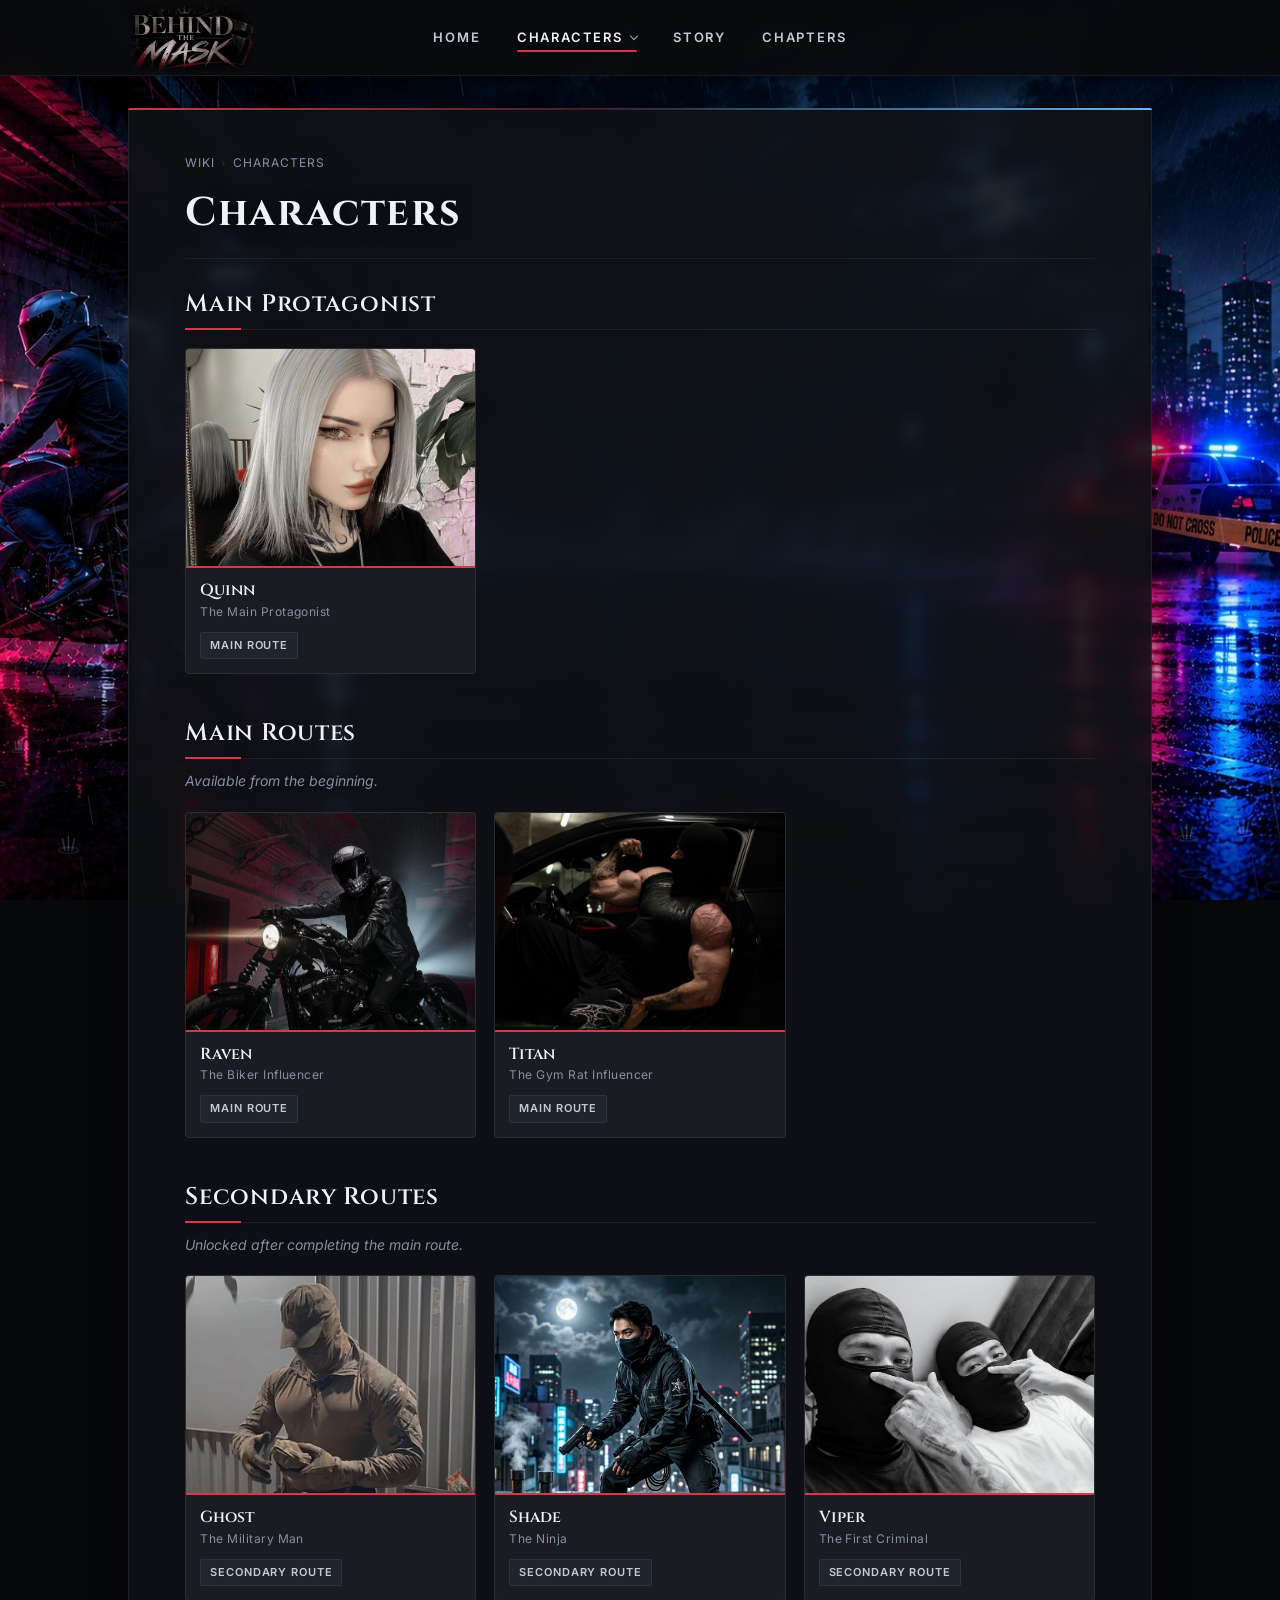
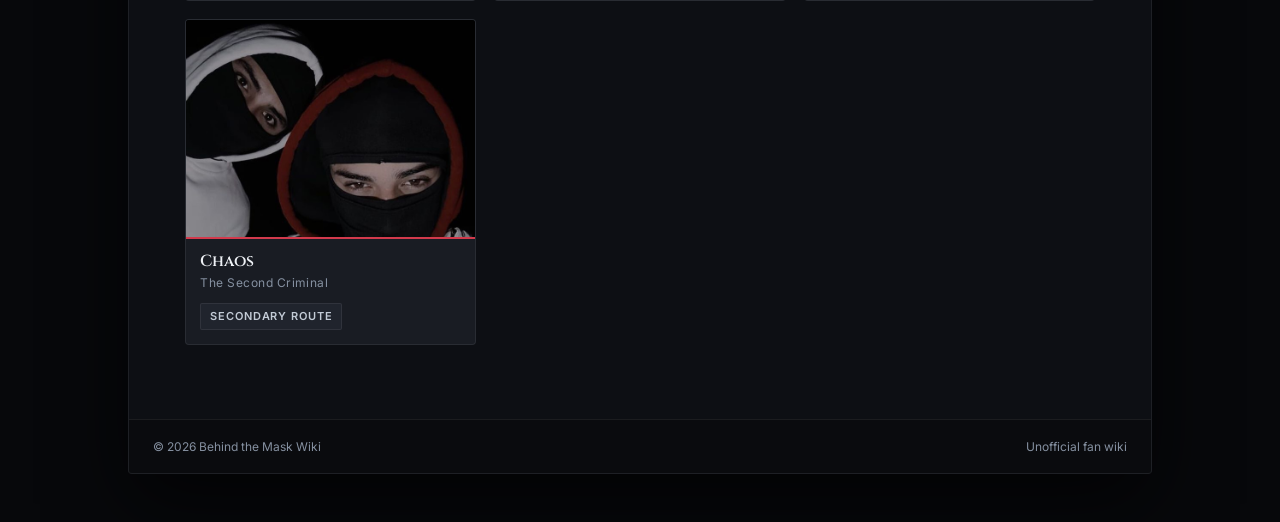
==== commit 2bb81d1a: "new add the protagonsit" ====
--- a/characters.html
+++ b/characters.html
@@ -26,6 +26,11 @@
         </header>
 
         <section>
+          <h2>Main Protagonist</h2>
+          <div class="grid" style="--min: 260px" data-char-grid="protagonist"></div>
+        </section>
+
+        <section>
           <h2>Main Routes</h2>
           <p class="section-note">Available from the beginning.</p>
           <!-- Character buttons are built from the SITE.characters list in assets/js/site.js -->
--- a/assets/css/wiki.css
+++ b/assets/css/wiki.css
@@ -469,6 +469,18 @@
 .endings li { margin: 0 0 .7em; }
 .endings li { display: grid; grid-template-columns: 8.4em 1fr; gap: 8px; }
 .endings strong { white-space: nowrap; }
+
+/* Spoiler text — blurred until the mouse is over it (tap on phones; logic in site.js).
+   Usage: <span class="spoiler" tabindex="0">secret text</span> */
+.spoiler { cursor: help; outline-offset: 4px; }
+.spoiler__w {
+  display: inline-block;
+  filter: blur(6px);
+  transition: filter .6s ease;
+}
+@media (hover: hover) { .spoiler:hover .spoiler__w { filter: blur(0); } }
+.spoiler.is-revealed .spoiler__w { filter: blur(0); }
+@media (prefers-reduced-motion: reduce) { .spoiler__w { transition: none; } }
 @media (max-width: 640px) { .endings li { display: block; } .endings strong { margin-right: 6px; } }
 
 /* Image placeholder (until real art is added) */
